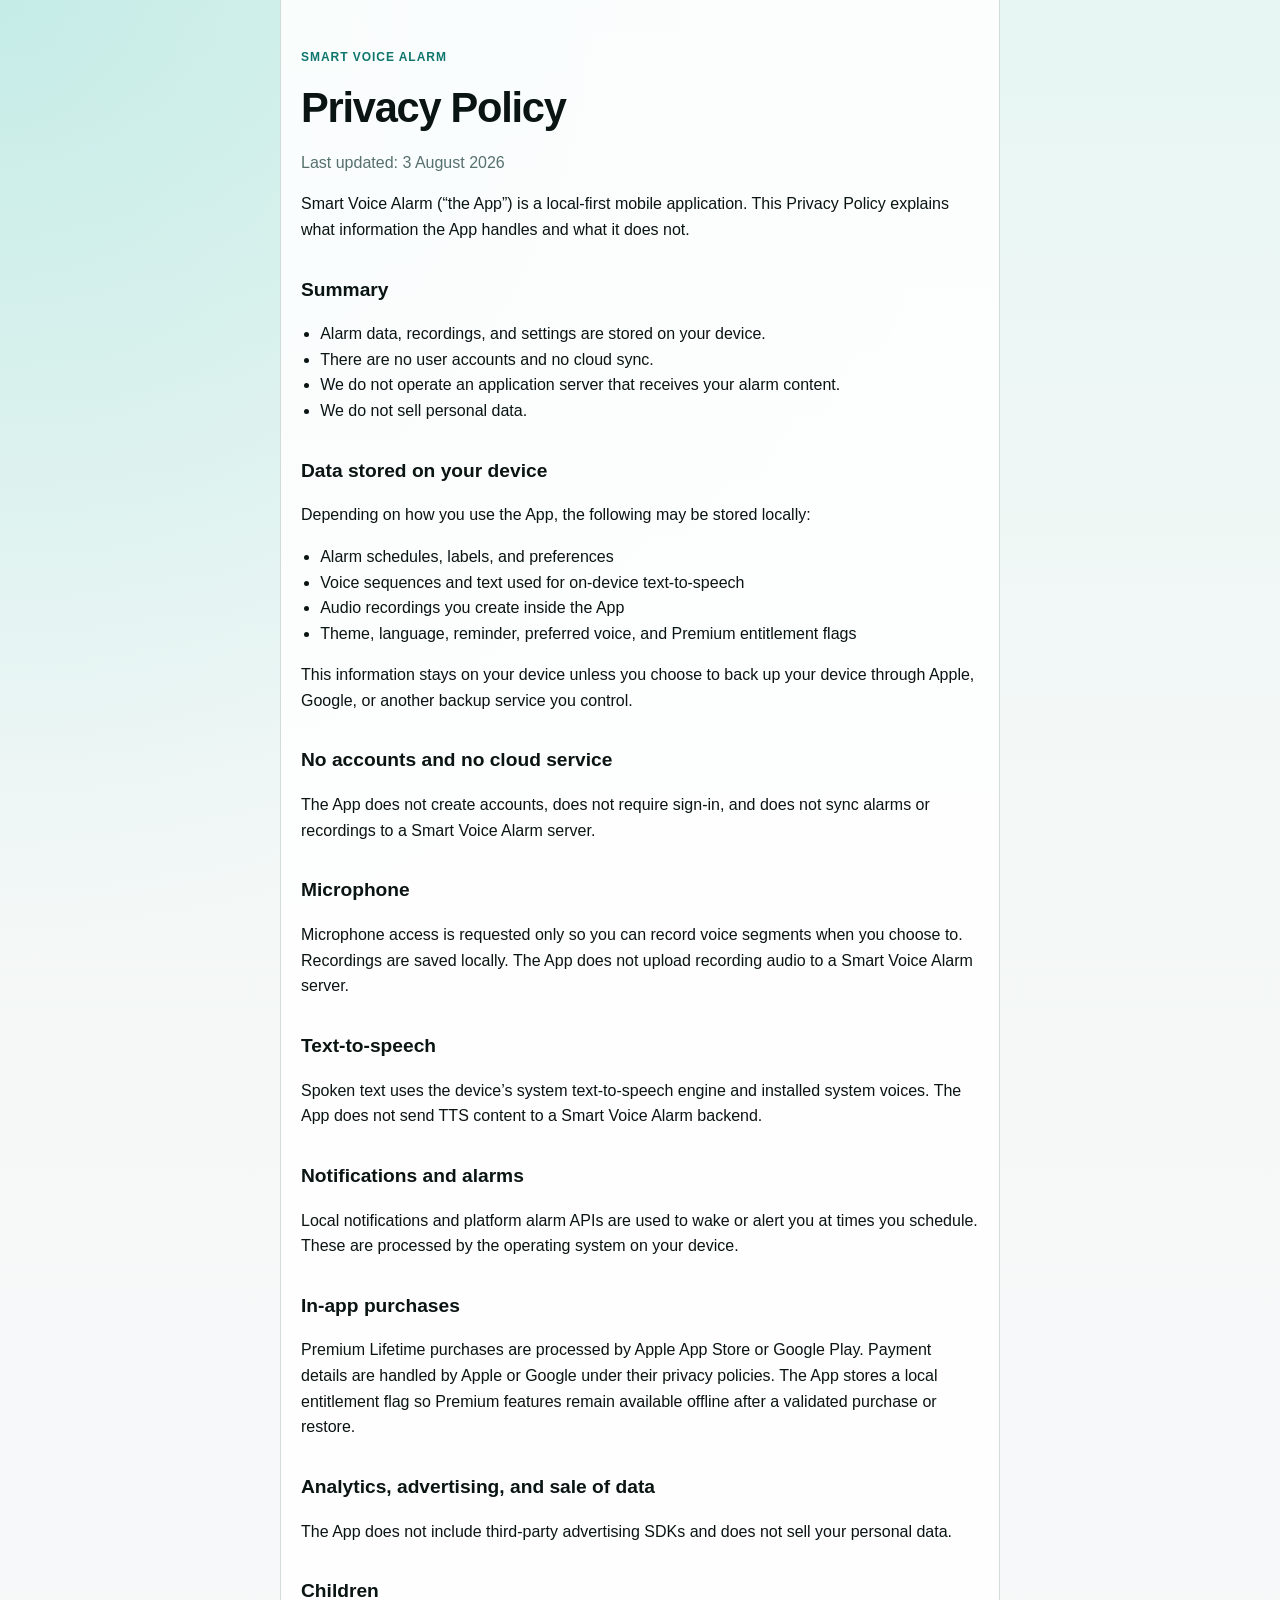
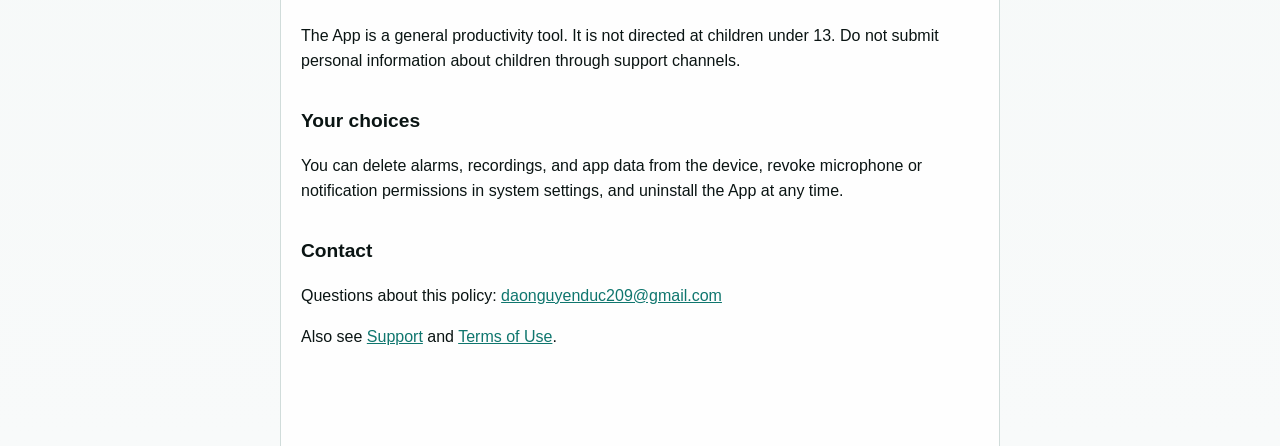
==== web/privacy/index.html @ 78e15854 "Complete phase 3.2: Premium IAP, alarm limit, voices, release prep Add real in_app_purchase for Prem" ====
<!DOCTYPE html>
<html lang="en">
<head>
  <meta charset="utf-8" />
  <meta name="viewport" content="width=device-width, initial-scale=1" />
  <title>Privacy Policy · Smart Voice Alarm</title>
  <link rel="stylesheet" href="../legal.css" />
</head>
<body>
  <main class="doc">
    <p class="eyebrow"><a href="../">Smart Voice Alarm</a></p>
    <h1>Privacy Policy</h1>
    <p class="meta">Last updated: 3 August 2026</p>

    <p>Smart Voice Alarm (“the App”) is a local-first mobile application. This Privacy Policy explains what information the App handles and what it does not.</p>

    <h2>Summary</h2>
    <ul>
      <li>Alarm data, recordings, and settings are stored on your device.</li>
      <li>There are no user accounts and no cloud sync.</li>
      <li>We do not operate an application server that receives your alarm content.</li>
      <li>We do not sell personal data.</li>
    </ul>

    <h2>Data stored on your device</h2>
    <p>Depending on how you use the App, the following may be stored locally:</p>
    <ul>
      <li>Alarm schedules, labels, and preferences</li>
      <li>Voice sequences and text used for on-device text-to-speech</li>
      <li>Audio recordings you create inside the App</li>
      <li>Theme, language, reminder, preferred voice, and Premium entitlement flags</li>
    </ul>
    <p>This information stays on your device unless you choose to back up your device through Apple, Google, or another backup service you control.</p>

    <h2>No accounts and no cloud service</h2>
    <p>The App does not create accounts, does not require sign-in, and does not sync alarms or recordings to a Smart Voice Alarm server.</p>

    <h2>Microphone</h2>
    <p>Microphone access is requested only so you can record voice segments when you choose to. Recordings are saved locally. The App does not upload recording audio to a Smart Voice Alarm server.</p>

    <h2>Text-to-speech</h2>
    <p>Spoken text uses the device’s system text-to-speech engine and installed system voices. The App does not send TTS content to a Smart Voice Alarm backend.</p>

    <h2>Notifications and alarms</h2>
    <p>Local notifications and platform alarm APIs are used to wake or alert you at times you schedule. These are processed by the operating system on your device.</p>

    <h2>In-app purchases</h2>
    <p>Premium Lifetime purchases are processed by Apple App Store or Google Play. Payment details are handled by Apple or Google under their privacy policies. The App stores a local entitlement flag so Premium features remain available offline after a validated purchase or restore.</p>

    <h2>Analytics, advertising, and sale of data</h2>
    <p>The App does not include third-party advertising SDKs and does not sell your personal data.</p>

    <h2>Children</h2>
    <p>The App is a general productivity tool. It is not directed at children under 13. Do not submit personal information about children through support channels.</p>

    <h2>Your choices</h2>
    <p>You can delete alarms, recordings, and app data from the device, revoke microphone or notification permissions in system settings, and uninstall the App at any time.</p>

    <h2>Contact</h2>
    <p>Questions about this policy: <a href="mailto:daonguyenduc209@gmail.com">daonguyenduc209@gmail.com</a></p>
    <p>Also see <a href="../support/">Support</a> and <a href="../terms/">Terms of Use</a>.</p>
  </main>
</body>
</html>
---- web/legal.css ----
:root {
  --bg: #f4f8f7;
  --ink: #0a1413;
  --muted: #56706c;
  --brand: #0f766e;
  --card: #ffffff;
  --line: #d0dcda;
  --max: 720px;
  font-family: "Segoe UI", "Helvetica Neue", Arial, sans-serif;
}

* { box-sizing: border-box; }

body {
  margin: 0;
  background:
    radial-gradient(circle at top left, rgba(20, 184, 166, 0.16), transparent 40%),
    linear-gradient(180deg, #e7f6f3 0%, var(--bg) 40%, #f8fafa 100%);
  color: var(--ink);
  line-height: 1.6;
}

.doc {
  max-width: var(--max);
  margin: 0 auto;
  padding: 48px 20px 80px;
  background: color-mix(in srgb, var(--card) 88%, transparent);
  border-inline: 1px solid var(--line);
  min-height: 100vh;
}

.eyebrow {
  margin: 0 0 8px;
  text-transform: uppercase;
  letter-spacing: 0.08em;
  font-size: 12px;
  font-weight: 700;
}

.eyebrow a { color: var(--brand); text-decoration: none; }

h1 {
  margin: 0 0 8px;
  font-size: clamp(2rem, 4vw, 2.6rem);
  letter-spacing: -0.03em;
}

h2 {
  margin-top: 2rem;
  font-size: 1.2rem;
}

.meta { color: var(--muted); margin-top: 0; }

a { color: var(--brand); }

ul { padding-left: 1.2rem; }

@media (max-width: 720px) {
  .doc { border-inline: 0; }
}
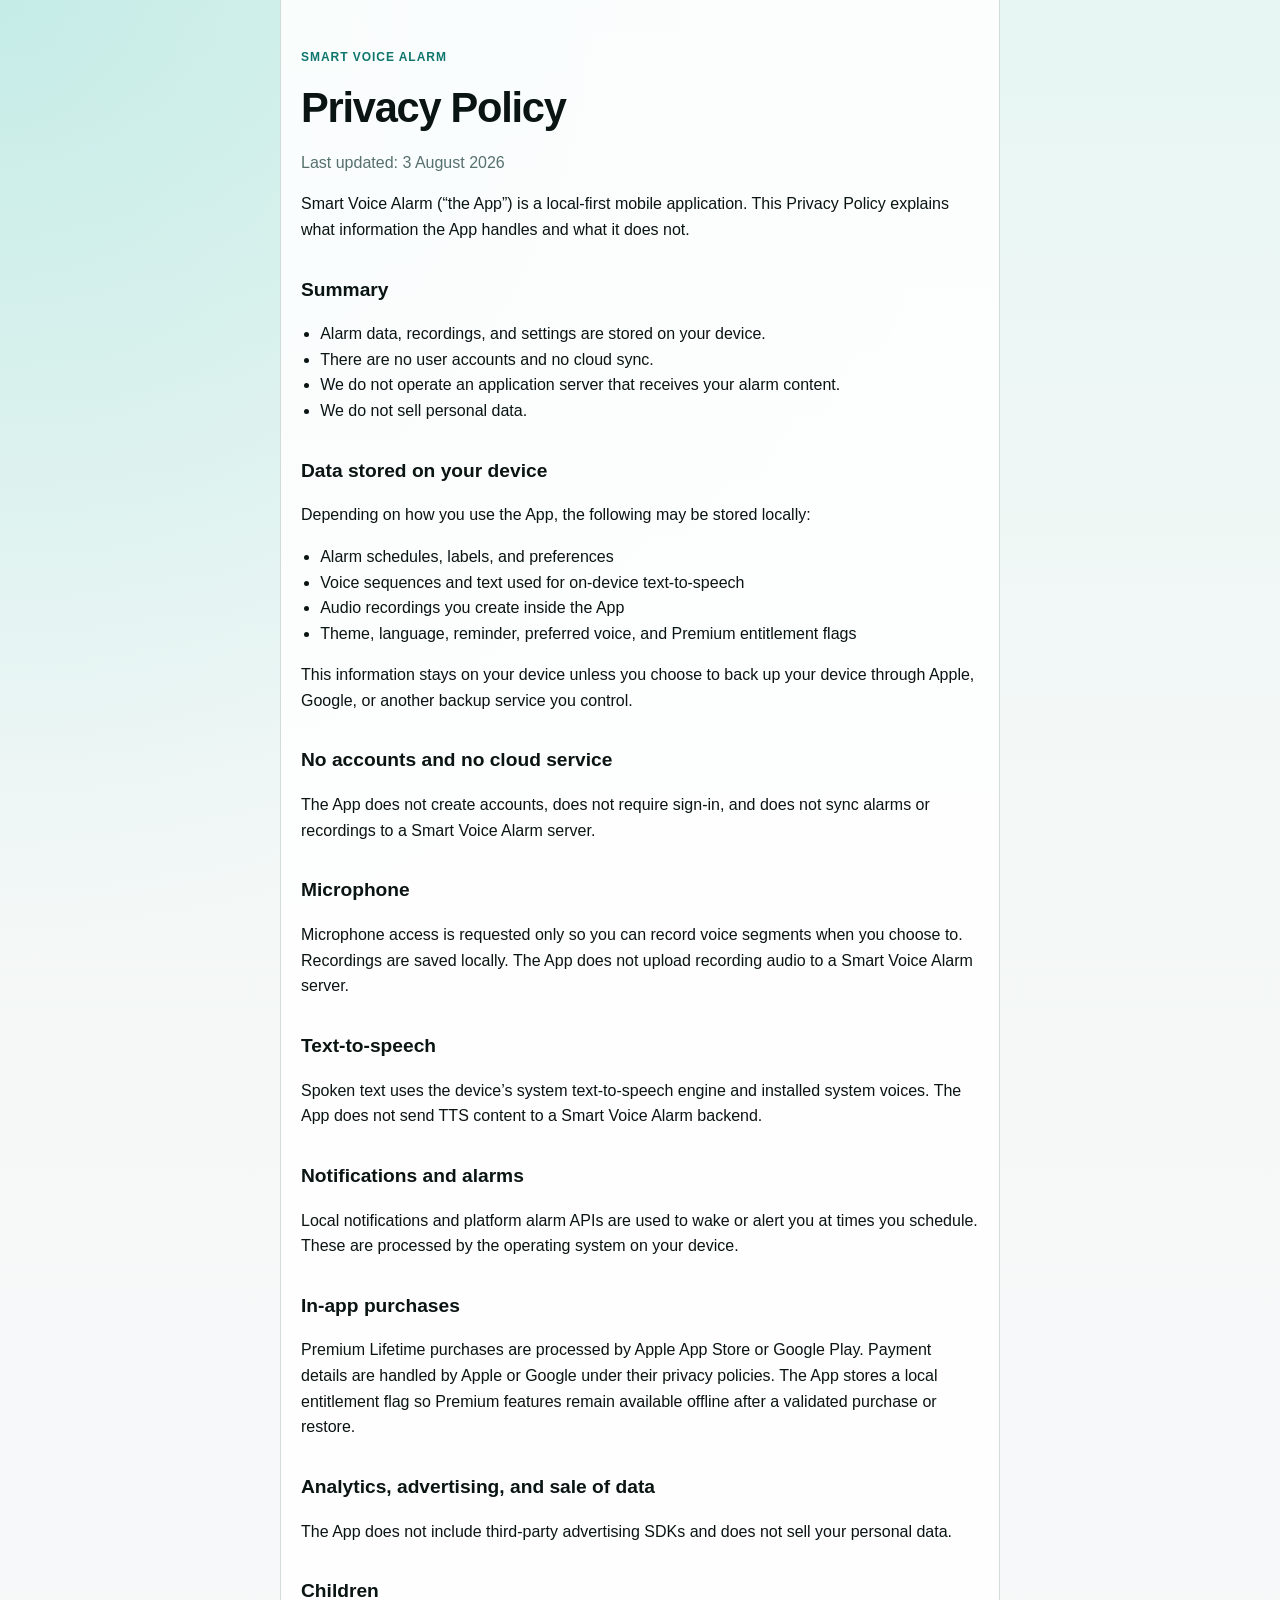
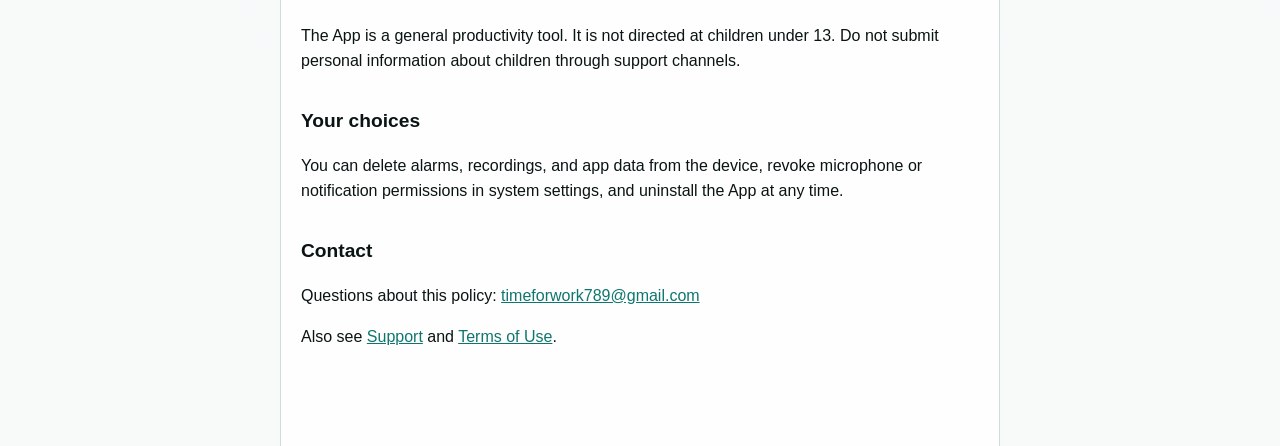
==== commit c32fa28a: "Prepare settings and release information Co-authored-by: Cursor <cursoragent@cursor.com>" ====
--- a/web/privacy/index.html
+++ b/web/privacy/index.html
@@ -57,7 +57,7 @@
     <p>You can delete alarms, recordings, and app data from the device, revoke microphone or notification permissions in system settings, and uninstall the App at any time.</p>
 
     <h2>Contact</h2>
-    <p>Questions about this policy: <a href="mailto:daonguyenduc209@gmail.com">daonguyenduc209@gmail.com</a></p>
+    <p>Questions about this policy: <a href="mailto:timeforwork789@gmail.com">timeforwork789@gmail.com</a></p>
     <p>Also see <a href="../support/">Support</a> and <a href="../terms/">Terms of Use</a>.</p>
   </main>
 </body>
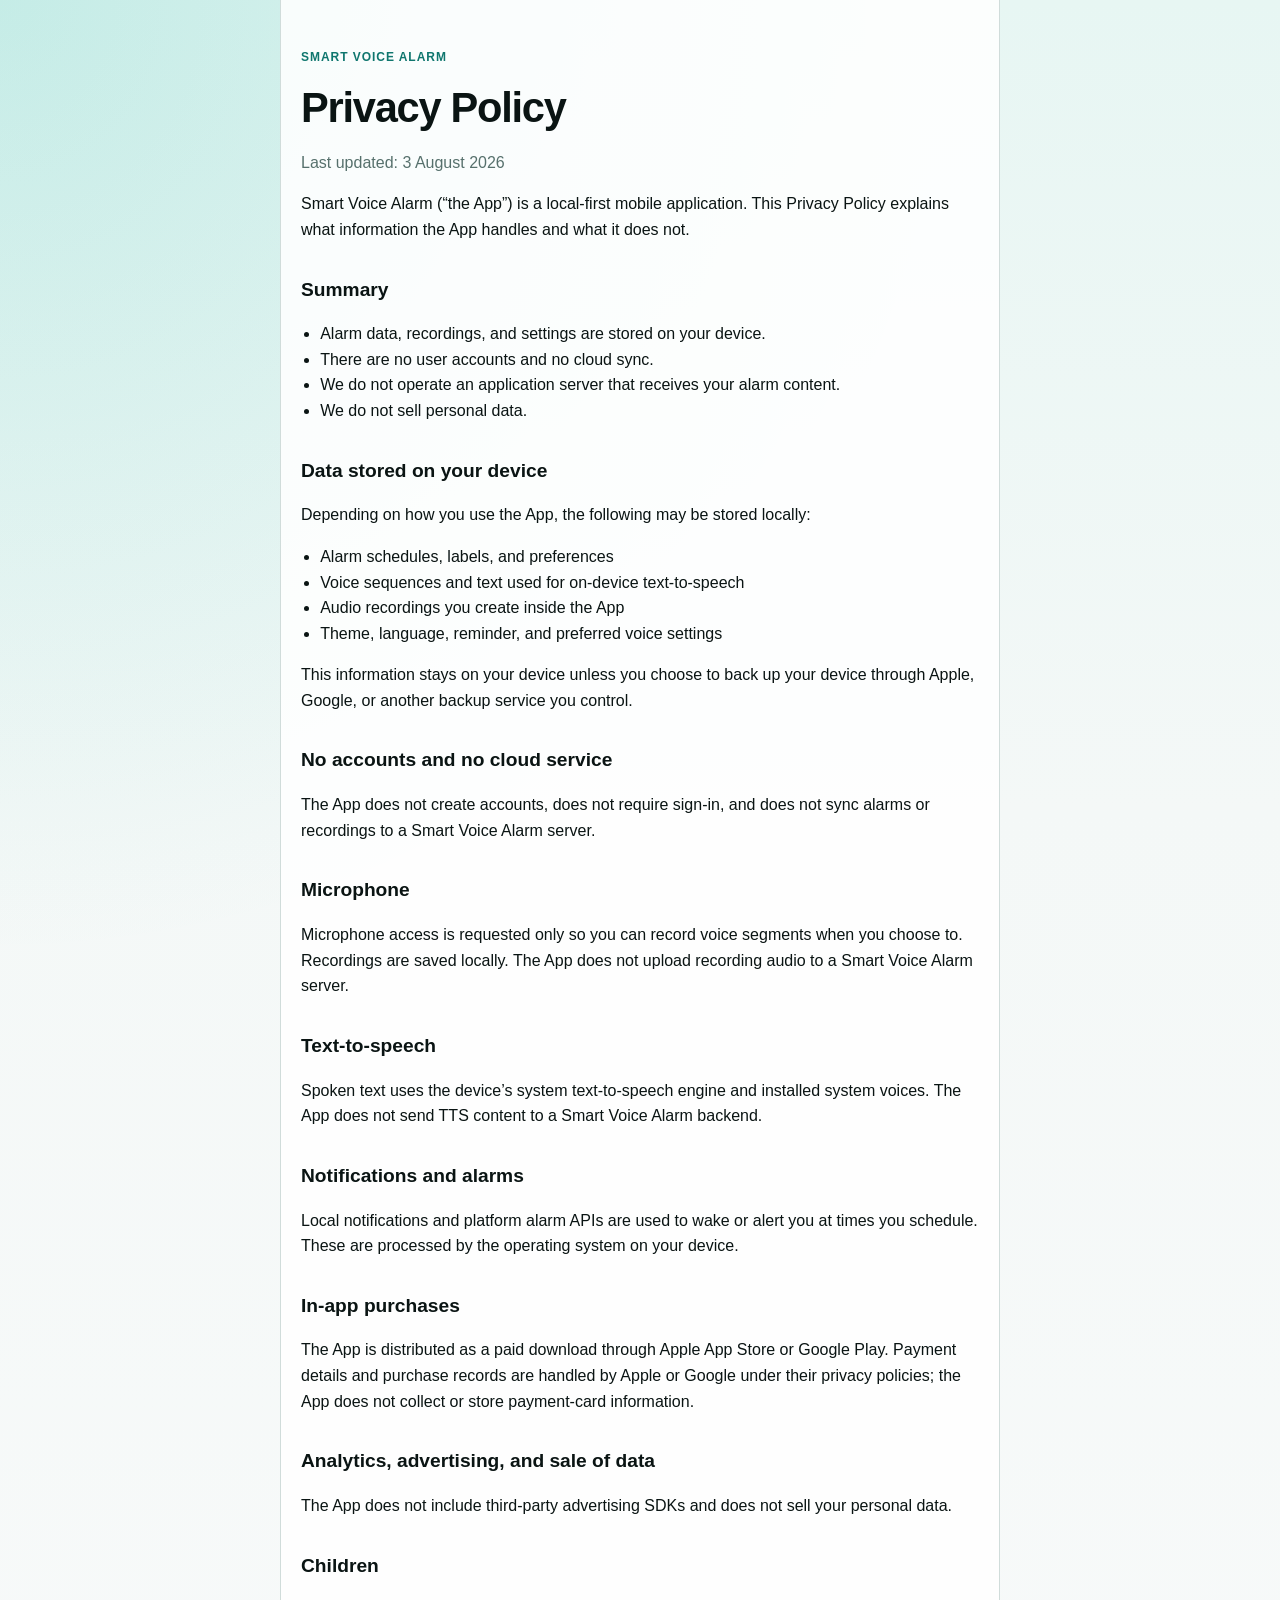
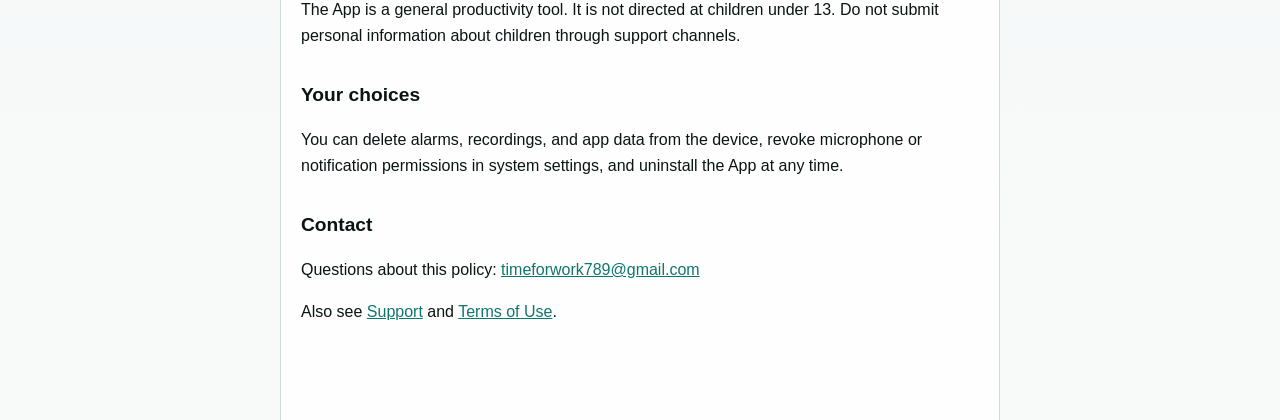
==== commit b9278fd1: "fix: prepare paid Android release audit" ====
--- a/web/privacy/index.html
+++ b/web/privacy/index.html
@@ -28,7 +28,7 @@
       <li>Alarm schedules, labels, and preferences</li>
       <li>Voice sequences and text used for on-device text-to-speech</li>
       <li>Audio recordings you create inside the App</li>
-      <li>Theme, language, reminder, preferred voice, and Premium entitlement flags</li>
+      <li>Theme, language, reminder, and preferred voice settings</li>
     </ul>
     <p>This information stays on your device unless you choose to back up your device through Apple, Google, or another backup service you control.</p>
 
@@ -45,7 +45,7 @@
     <p>Local notifications and platform alarm APIs are used to wake or alert you at times you schedule. These are processed by the operating system on your device.</p>
 
     <h2>In-app purchases</h2>
-    <p>Premium Lifetime purchases are processed by Apple App Store or Google Play. Payment details are handled by Apple or Google under their privacy policies. The App stores a local entitlement flag so Premium features remain available offline after a validated purchase or restore.</p>
+    <p>The App is distributed as a paid download through Apple App Store or Google Play. Payment details and purchase records are handled by Apple or Google under their privacy policies; the App does not collect or store payment-card information.</p>
 
     <h2>Analytics, advertising, and sale of data</h2>
     <p>The App does not include third-party advertising SDKs and does not sell your personal data.</p>
